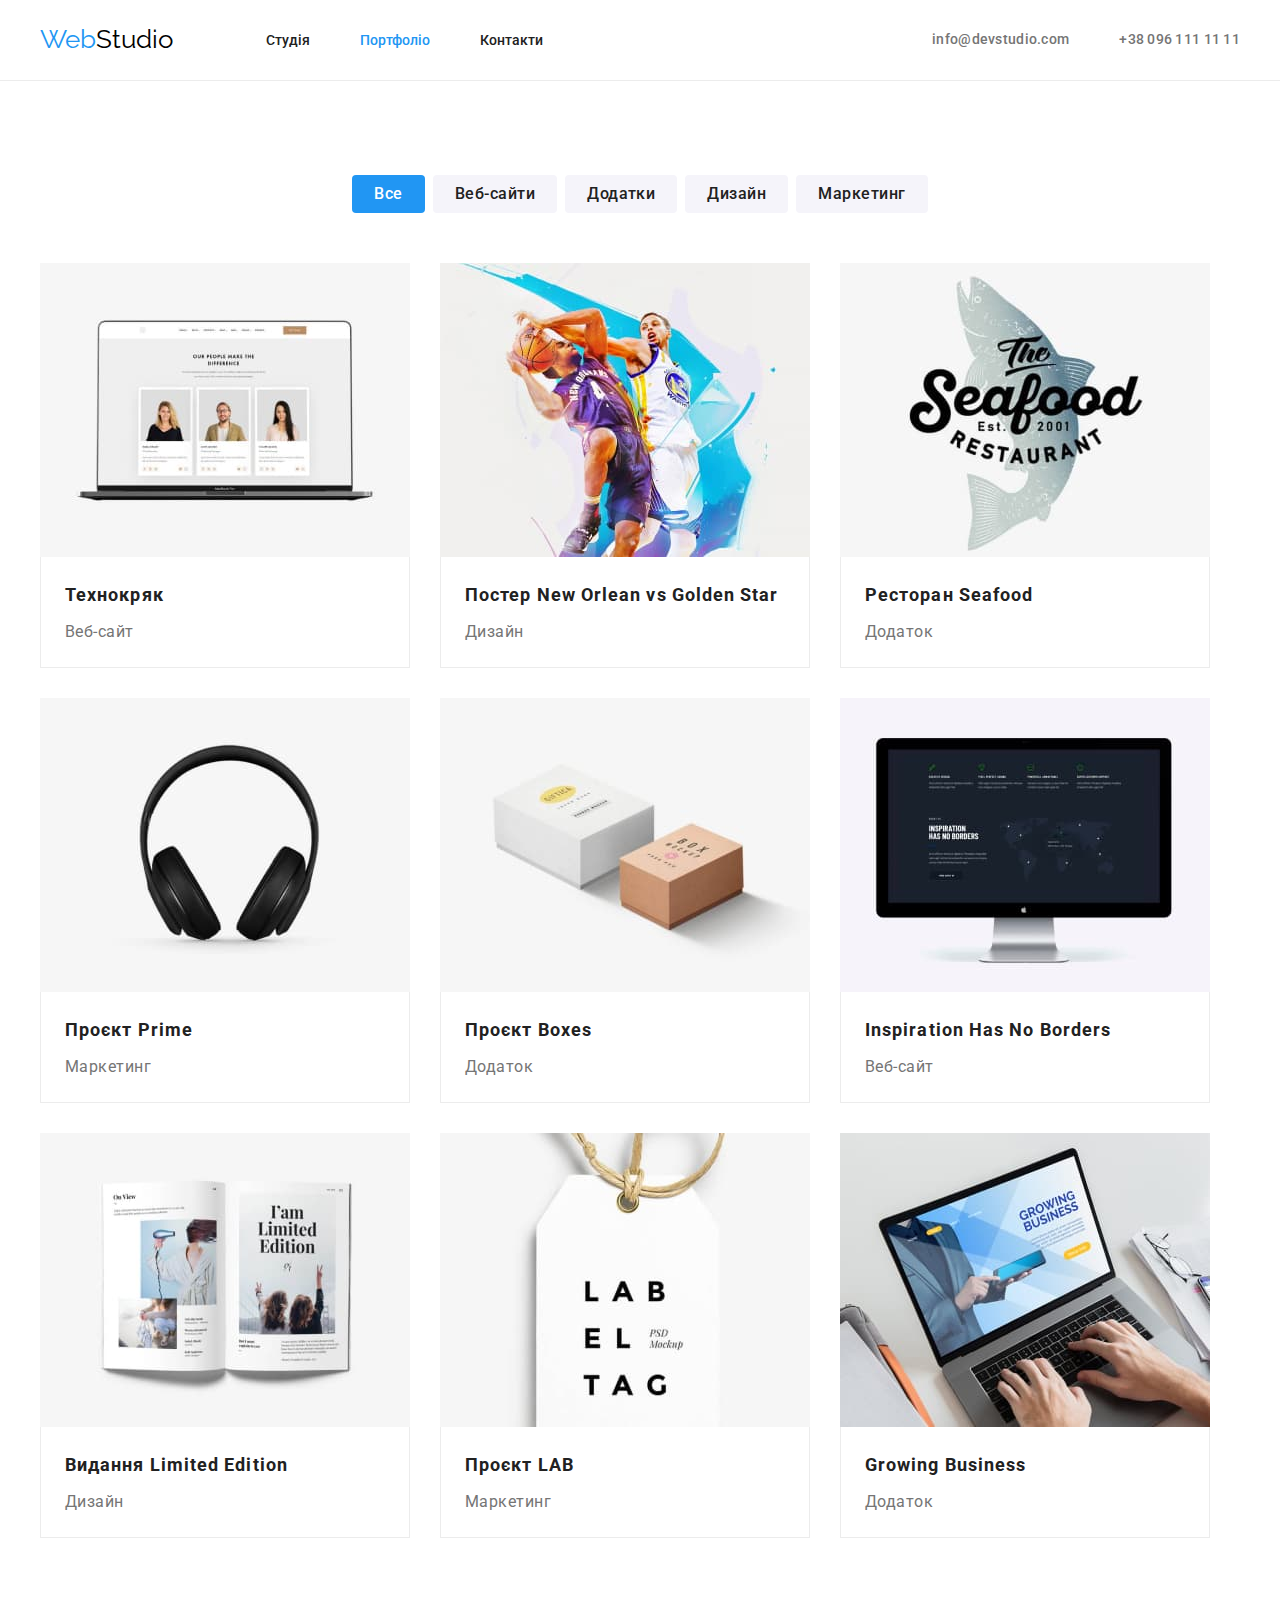
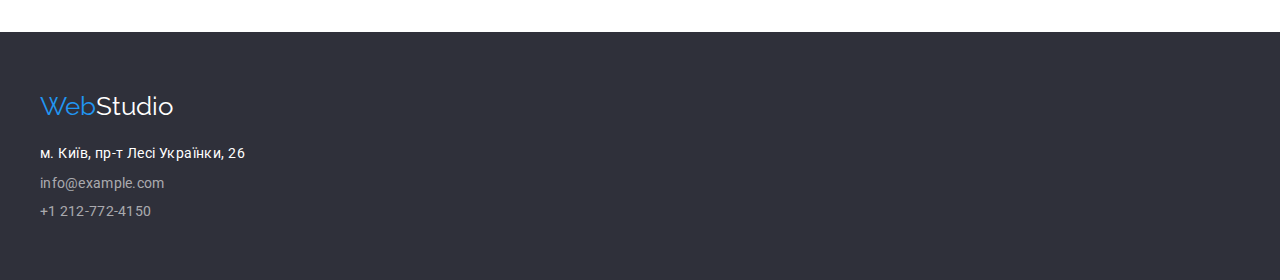
==== portfolio.html @ 04c67c35 "дз 3" ====
<!DOCTYPE html>
<html lang="uk">
  <head>
    <meta charset="UTF-8" />
    <meta http-equiv="X-UA-Compatible" content="IE=edge" />
    <meta name="viewport" content="width=device-width, initial-scale=1.0" />
    <title>Portfolio</title>
    <link rel="preconnect" href="https://fonts.googleapis.com" />
    <link rel="preconnect" href="https://fonts.gstatic.com" crossorigin />
    <link
      href="https://fonts.googleapis.com/css2?family=Raleway:wght@700&family=Roboto:wght@400;500;700;900&display=swap"
      rel="stylesheet"
    />
    <link rel="stylesheet" href="https://cdnjs.cloudflare.com/ajax/libs/modern-normalize/1.1.0/modern-normalize.min.css" />
    <link rel="stylesheet" href="./css/styles.css" />
  </head>
  <body>
    <header>
      <div class="container">
        <a class="logo-header" href="./index.html"
          ><span class="web-logo" class="en">Web</span>Studio</a
        >
        <nav>
          <ul class="list nav">
            <li><a class="link" href="./index.html">Студія</a></li>
            <li><a class="link current" href="./portfolio.html">Портфоліо</a></li>
            <li><a class="link" href="">Контакти</a></li>
          </ul>
        </nav>
        <ul class="list contacts">
          <li>
            <a class="link contacts" href="mailto:info@devstudio.com"
              >info@devstudio.com</a
            >
          </li>
          <li>
            <a class="link contacts" href="tel:+380961111111"
              >+38 096 111 11 11</a
            >
          </li>
        </ul>
      </div>
    </header>
    <main>
      <section class="service">
        <div class="container">
            <h1 class="service-title" hidden>Послуги</h1>
            <ul class="list list-buttons">
              <li><button class="filter-button current" type="button">Все</button></li>
              <li>
                <button class="filter-button" type="button">Веб-сайти</button>
              </li>
              <li><button class="filter-button" type="button">Додатки</button></li>
              <li><button class="filter-button" type="button">Дизайн</button></li>
              <li>
                <button class="filter-button" type="button">Маркетинг</button>
              </li>
            </ul>
            <ul class="list list-service">
              <li>
                <div class="service-card">
                  <img
                    src="./image/laptop.jpg"
                    alt="Відкритий сайт на ноутбуці"
                    width="370"
                  />
                  <div class="card-description">
                    <h2 class="card-title">Технокряк</h3>
                    <p class="card-paragraph">Веб-сайт</p>
                  </div>
                </div>
              </li>
              <li>
                <div class="service-card">
                  <img
                    src="./image/sportsmen.jpg"
                    alt="Два баскетболісти"
                    width="370"
                  />
                  <div class="card-description">
                    <h2 class="card-title">
                      Постер <span lang="en">New Orlean vs Golden Star</span>
                    </h2>
                    <p class="card-paragraph">Дизайн</p>
                  </div>
                </div>
              </li>
              <li>
                <div class="service-card">
                  <img
                    src="./image/seafood.jpg"
                    alt="Логотип ресторану"
                    width="370"
                  />
                  <div class="card-description">
                    <h2 class="card-title">
                      Ресторан <span lang="en">Seafood</span>
                    </h2>
                    <p class="card-paragraph">Додаток</p>
                  </div>
                </div>
              </li>
              <li>
                <div class="service-card">
                  <img
                    src="./image/headphones.jpg"
                    alt="Чорні навушники"
                    width="370"
                  />
                  <div class="card-description">
                    <h2 class="card-title">Проєкт <span lang="en">Prime</span></h2>
                    <p class="card-paragraph">Маркетинг</p>
                  </div>
                </div>
              </li>
              <li>
                <div class="service-card">
                  <img src="./image/boxes.jpg" alt="Дві коробочки" width="370" />
                  <div class="card-description">
                    <h2 class="card-title">Проєкт <span lang="en">Boxes</span></h2>
                    <p class="card-paragraph">Додаток</p>
                  </div>
                </div>
              </li>
              <li>
                <div class="service-card">
                  <img
                    src="./image/monitor.jpg"
                    alt="Монітор комп'ютера з відкритим сайтом"
                    width="370"
                  />
                  <div class="card-description">
                    <h2 class="card-title" lang="en">Inspiration Has No Borders</h2>
                    <p class="card-paragraph">Веб-сайт</p>
                  </div>
                </div>
              </li>
              <li>
                <div class="service-card">
                  <img
                    src="./image/magazine.jpg"
                    alt="Відкритий журнал"
                    width="370"
                  />
                  <div class="card-description">
                    <h2 class="card-title">
                      Видання <span lang="en">Limited Edition</span>
                    </h2>
                    <p class="card-paragraph">Дизайн</p>
                  </div>
                </div>
              </li>
              <li>
                <div class="service-card">
                  <img src="./image/label.jpg" alt="Етикетка, ярлик" width="370" />
                  <div class="card-description">
                    <h2 class="card-title">Проєкт <span lang="en">LAB</span></h2>
                    <p class="card-paragraph">Маркетинг</p>
                  </div>
                </div>
              </li>
              <li>
                <div class="service-card">
                  <img
                    src="./image/hands_laptop.jpg"
                    alt="Людина друкує на ноутбуці"
                    width="370"
                  />
                  <div class="card-description">
                    <h2 class="card-title" lang="en">Growing Business</h2>
                    <p class="card-paragraph">Додаток</p>
                  </div>
                </div>
              </li>
            </ul>
          </div>
        
      </section>
    </main>
    <footer class="footer">
      <div class="container">
        <a class="logo-footer" href="./index.html"
          ><span class="web-logo" lang="en">Web</span>Studio</a
        >
        <address class="address">
          <ul class="list">
            <li class="location">м. Київ, пр-т Лесі Українки, 26</li>
            <li>
              <a class="link contacts-footer" href="mailto:info@example.com"
                >info@example.com</a
              >
            </li>
            <li>
              <a class="link contacts-footer" href="tel:+12127724150"
                >+1 212-772-4150</a
              >
            </li>
          </ul>
        </address>
      </div>
    </footer>
  </body>
</html>
---- css/styles.css ----
:root {
    --main-color: #212121;
    --accent-color: #2196F3;
    --hero-footer-background-color: #2F303A;
    --paragraph-color: #757575;
    --header-logo-color: #000000;
    --footer-logo-color: #FFFFFF;
    --location-color: #FFFFFF;
    --hero-title-color: #FFFFFF;
    --main-background-color: #FFFFFF;
    --main-button-color: #FFFFFF;
    --filter-button-color: #F5F4FA;
    --team-color: #F5F4FA;
    --team-card-background: #FFFFFF;
    --footer-contacts: rgba(255, 255, 255, 0.6); 
    --border-color: #ECECEC;
}

body {
    background-color: var(--main-background-color);
    font-family: 'Roboto', sans-serif;
    color: var(--main-color);
}

h1, h2, h3, p, ul {
    margin: 0;
    padding: 0;
}
.container {
    width: 1200px;
    margin-left: auto;
    margin-right: auto;
}

header .container {
    display: flex;
    align-items: center;
}

.nav {
    margin-left: 93px;
    display: flex;
}

.nav li:not(:last-child) {
    margin-right: 50px;
}

.list.contacts {
    display: flex;
    margin-left: auto;
}

.list.contacts :not(:last-child){
    margin-right: 50px;
}


.hero .container {
    text-align: center;
    padding-top: 200px;
    padding-right: 252px;
    padding-bottom: 204px;
    padding-left: 252px;
    
}

.benefits .container .list{
    display: flex;
    justify-content: space-between;
    padding-top: 94px;
    padding-right: 0;
    padding-bottom: 94px;
    padding-left: 0;
}

.services .container .list {
    display: flex;
    justify-content: space-between;
}
.benefit {
    width: 270px;
}
.nav{
    padding-top: 32px;
    padding-bottom: 32px;
}

.nav .link {
    padding-top: 32px;
    padding-bottom: 32px;
}

.list.contacts .link {
    padding-top: 32px;
    padding-bottom: 32px;
}
.services .container {
    padding-left: 0;
    padding-right: 0;
    padding-top: 0;
    padding-bottom: 94px;
}

.team .container {
    padding-top: 94px;
    padding-bottom: 94px;
}

.team .container .list {
    display: flex;
    justify-content: space-between;
}
footer .container {
    padding-top: 60px;
    padding-bottom: 60px;
}

.web-logo {
    color: var(--accent-color);
}

.logo-header {
    font-family: 'Raleway', sans-serif;
    font-size: 26px;
    color: var(--header-logo-color);
    text-decoration: none;
}
.logo-footer {
    margin-bottom: 20px;
    font-family: 'Raleway', sans-serif;
    font-size: 26px;
    color: var(--footer-logo-color);
    text-decoration: none;
}

footer .list {
    margin-top: 20px;
}

address .list :not(:last-child) {
    margin-bottom: 9px;
}
.nav .link.current {
    color: var(--accent-color)
}



.link {
    text-decoration: none;
    color: var(--main-color);
}
.link:hover,
.link:focus,
.header-mail:hover,
.header-mail:focus {
    color: var(--accent-color);
}

.address {
    font-style: normal;
}
.contacts {
    font-weight: 500;
    font-size: 14px;
    line-height: 1.14;
    letter-spacing: 0.02em;
    color: var(--paragraph-color);
    text-decoration: none;
}
.contacts-footer {
    font-weight: 400;
    font-size: 14px;
    line-height: 1.14;
    letter-spacing: 0.02em;
    color: var(--footer-contacts);
}
.location {
    font-size: 14px;
    line-height: 1.7;
    letter-spacing: 0.03em;
    color: var(--location-color);
}

.hero, .footer {
    background-color: var(--hero-footer-background-color);
}

.hero-title {
    margin-bottom: 26px;
    text-align: center;
    color: var(--hero-title-color);
    font-weight: 900;
    font-size: 44px;
    line-height: 1.45;
    letter-spacing: 0.06em;
    text-transform: uppercase;
}

.card-title {
    margin-bottom: 4px;

    font-weight: 700;
    font-size: 18px;
    line-height: 2;    
    letter-spacing: 0.06em;
    color: var(--main-color);
}
.card-paragraph {
    line-height: 30px;
    letter-spacing: 0.03em;
    color: var(--paragraph-color);
}
.team-subtitle {
    font-weight: 500;
    font-size: 16px;
    line-height: 1.18;
    letter-spacing: 0.03em;
    color: var(--main-color);
}
.team-professional {
    line-height: 1.8;
    letter-spacing: 0.03em;
    color: var(--paragraph-color);
}

.benefits-title, 
.services-title, 
.team-title {
    text-align: center;
    font-weight: 700;
    font-size: 36px;
    line-height: 1.16;
    letter-spacing: 0.03em;
    color: var(--main-color);
}

.services-title,
.team-title {
    margin-bottom: 50px;
}

/* списки */
.list {
    list-style-type: none;
}
.nav {
    font-weight: 500;
    font-size: 14px;
}

.service {
    padding-top: 94px;
    padding-bottom: 94px;
}

.list-buttons {
    justify-content: center;
    display: flex;
    margin-bottom: 50px;
}
.list-buttons :not(:last-child) {
    margin-right: 8px;
}

.list-service {
    display: flex;
    flex-wrap: wrap;
    gap: 30px;
}

.list-service:not(:nth-child(3n)){
    margin-right: 30px;
}


.filter-button {
    padding-top: 6px;
    padding-bottom: 6px;
    padding-left: 22px;
    padding-right: 22px;
    font-family: inherit;
    font-weight: 500;
    font-size: 16px;
    line-height: 1.6;
    text-align: center;
    letter-spacing: 0.03em;
    color: var(--main-color);
    background: var(--filter-button-color);
    border-radius: 4px;
    border: none;
}

.list-buttons .filter-button.current {
    background-color: var(--accent-color);
    color: var(--main-button-color);
    border: none;
}

.filter-button:hover,
.filter-button:focus,
.main-button {
    background-color: var(--accent-color);
    color: var(--main-button-color);
    border: none;
    cursor: pointer;
}
.main-button {
    height: 50px;
    padding-left: 32px;
    padding-right: 32px;
    padding-top: 10px;
    padding-bottom: 10px;
    min-width: 216px;

    font-family: inherit;
    font-weight: 700;
    font-size: 16px;
    align-items: center;
    text-align: center;
    letter-spacing: 0.06em;
    background: var(--accent-color);
    border-radius: 4px;
    cursor: pointer;
}


.benefit-title{
    margin-bottom: 10px;

    font-weight: 700;
    font-size: 14px;
    line-height: 1.14;
    letter-spacing: 0.03em;
    text-transform: uppercase;
    color: var(--main-color);
}

.benefit-paragraph {
    font-size: 14px;
    line-height: 1.71;
    letter-spacing: 0.03em;
    color: var(--paragraph-color);
}


.team {
    background-color: var(--team-color);
}

.professional-card {
    width: 270px;
    background-color: var(--team-card-background);
    padding-bottom: 30px;
    border-radius: 0px 0px 4px 4px;
    text-align: center;
}

.professional-description {
    margin-top: 30px;
}

.team-subtitle {
    padding-bottom: 10px;
}

img {
    display: block;
}

.card-description {
    padding-top: 20px;
    padding-bottom: 20px;
    padding-right: 24px;
    padding-left: 24px;
    border-bottom: 1px solid var(--border-color);
    border-left: 1px solid var(--border-color);
    border-right: 1px solid var(--border-color);
}

header {
    border-bottom: 1px solid var(--border-color);
}
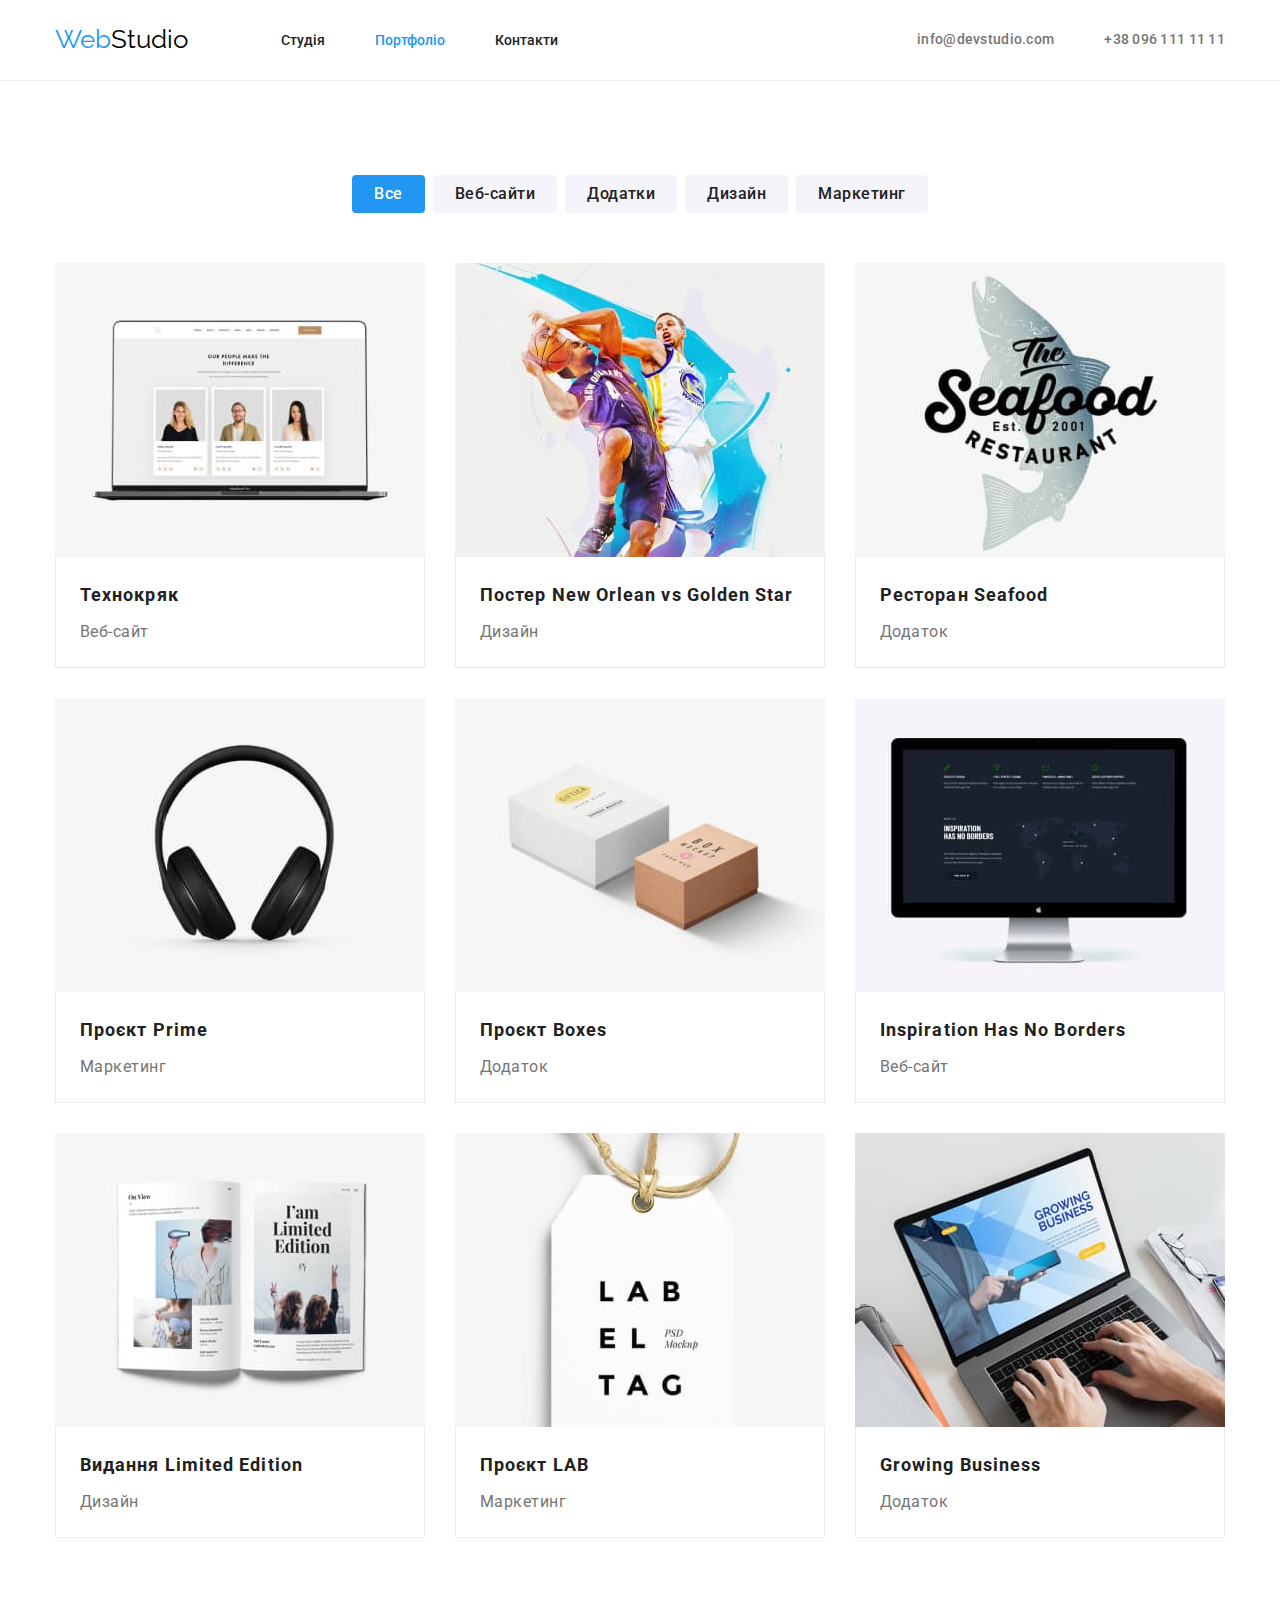
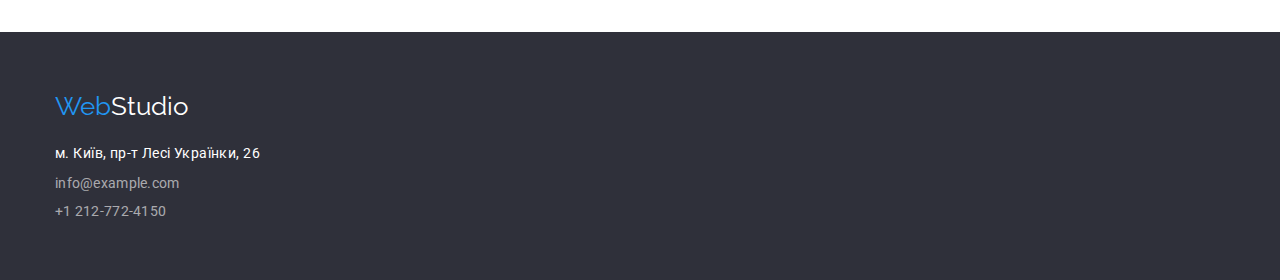
==== commit 4ae43cb2: "дз 3" ====
--- a/portfolio.html
+++ b/portfolio.html
@@ -58,7 +58,6 @@
             </ul>
             <ul class="list list-service">
               <li>
-                <div class="service-card">
                   <img
                     src="./image/laptop.jpg"
                     alt="Відкритий сайт на ноутбуці"
@@ -68,10 +67,10 @@
                     <h2 class="card-title">Технокряк</h3>
                     <p class="card-paragraph">Веб-сайт</p>
                   </div>
-                </div>
-              </li>
-              <li>
-                <div class="service-card">
+                
+              </li>
+              <li>
+                
                   <img
                     src="./image/sportsmen.jpg"
                     alt="Два баскетболісти"
@@ -83,10 +82,10 @@
                     </h2>
                     <p class="card-paragraph">Дизайн</p>
                   </div>
-                </div>
-              </li>
-              <li>
-                <div class="service-card">
+              
+              </li>
+              <li>
+               
                   <img
                     src="./image/seafood.jpg"
                     alt="Логотип ресторану"
@@ -98,10 +97,10 @@
                     </h2>
                     <p class="card-paragraph">Додаток</p>
                   </div>
-                </div>
-              </li>
-              <li>
-                <div class="service-card">
+             
+              </li>
+              <li>
+                
                   <img
                     src="./image/headphones.jpg"
                     alt="Чорні навушники"
@@ -111,19 +110,19 @@
                     <h2 class="card-title">Проєкт <span lang="en">Prime</span></h2>
                     <p class="card-paragraph">Маркетинг</p>
                   </div>
-                </div>
-              </li>
-              <li>
-                <div class="service-card">
+                
+              </li>
+              <li>
+              
                   <img src="./image/boxes.jpg" alt="Дві коробочки" width="370" />
                   <div class="card-description">
                     <h2 class="card-title">Проєкт <span lang="en">Boxes</span></h2>
                     <p class="card-paragraph">Додаток</p>
                   </div>
-                </div>
-              </li>
-              <li>
-                <div class="service-card">
+                
+              </li>
+              <li>
+                
                   <img
                     src="./image/monitor.jpg"
                     alt="Монітор комп'ютера з відкритим сайтом"
@@ -133,10 +132,10 @@
                     <h2 class="card-title" lang="en">Inspiration Has No Borders</h2>
                     <p class="card-paragraph">Веб-сайт</p>
                   </div>
-                </div>
-              </li>
-              <li>
-                <div class="service-card">
+               
+              </li>
+              <li>
+              
                   <img
                     src="./image/magazine.jpg"
                     alt="Відкритий журнал"
@@ -148,19 +147,19 @@
                     </h2>
                     <p class="card-paragraph">Дизайн</p>
                   </div>
-                </div>
-              </li>
-              <li>
-                <div class="service-card">
+                
+              </li>
+              <li>
+                
                   <img src="./image/label.jpg" alt="Етикетка, ярлик" width="370" />
                   <div class="card-description">
                     <h2 class="card-title">Проєкт <span lang="en">LAB</span></h2>
                     <p class="card-paragraph">Маркетинг</p>
                   </div>
-                </div>
-              </li>
-              <li>
-                <div class="service-card">
+                
+              </li>
+              <li>
+              
                   <img
                     src="./image/hands_laptop.jpg"
                     alt="Людина друкує на ноутбуці"
@@ -170,7 +169,7 @@
                     <h2 class="card-title" lang="en">Growing Business</h2>
                     <p class="card-paragraph">Додаток</p>
                   </div>
-                </div>
+                
               </li>
             </ul>
           </div>
--- a/css/styles.css
+++ b/css/styles.css
@@ -31,6 +31,7 @@
     width: 1200px;
     margin-left: auto;
     margin-right: auto;
+    padding: 0 15px;
 }
 
 header .container {
@@ -59,60 +60,61 @@
 
 .hero .container {
     text-align: center;
-    padding-top: 200px;
-    padding-right: 252px;
-    padding-bottom: 204px;
-    padding-left: 252px;
-    
-}
-
+    width: 696px;
+}
+
+.hero {
+    padding: 200px 0;
+}
+
+.benefits {
+    padding: 94px 0;
+}
 .benefits .container .list{
     display: flex;
-    justify-content: space-between;
-    padding-top: 94px;
-    padding-right: 0;
-    padding-bottom: 94px;
-    padding-left: 0;
-}
-
-.services .container .list {
-    display: flex;
-    justify-content: space-between;
-}
+    gap: 30px;
+}
+
+.benefits li {
+    flex-basis: calc((100% - 3 * 30px)/4);
+}
+
+.services .list {
+    display: flex;
+    gap: 30px;
+}
+
 .benefit {
     width: 270px;
 }
-.nav{
+
+
+.nav .link {
+    display: block;
     padding-top: 32px;
     padding-bottom: 32px;
 }
 
-.nav .link {
+.list.contacts .link {
+    display: block;
     padding-top: 32px;
     padding-bottom: 32px;
 }
-
-.list.contacts .link {
-    padding-top: 32px;
-    padding-bottom: 32px;
-}
-.services .container {
-    padding-left: 0;
-    padding-right: 0;
-    padding-top: 0;
+.services {
     padding-bottom: 94px;
 }
 
-.team .container {
+.team {
     padding-top: 94px;
     padding-bottom: 94px;
 }
 
 .team .container .list {
     display: flex;
-    justify-content: space-between;
-}
-footer .container {
+    gap: 30px;
+}
+
+footer {
     padding-top: 60px;
     padding-bottom: 60px;
 }
@@ -256,6 +258,9 @@
     padding-bottom: 94px;
 }
 
+.service .list-service li {
+    flex-basis: calc((100% - 2 * 30px)/3);
+}
 .list-buttons {
     justify-content: center;
     display: flex;
@@ -358,16 +363,23 @@
     text-align: center;
 }
 
+.team li {
+    background-color: var(--team-card-background);
+    flex-basis: calc((100% - 3 * 30px)/4)
+}
 .professional-description {
-    margin-top: 30px;
+    padding: 30px 0;
+    text-align: center;
 }
 
 .team-subtitle {
-    padding-bottom: 10px;
+    margin-bottom: 10px;
 }
 
 img {
     display: block;
+    max-width: 100%;
+    height: auto;
 }
 
 .card-description {
